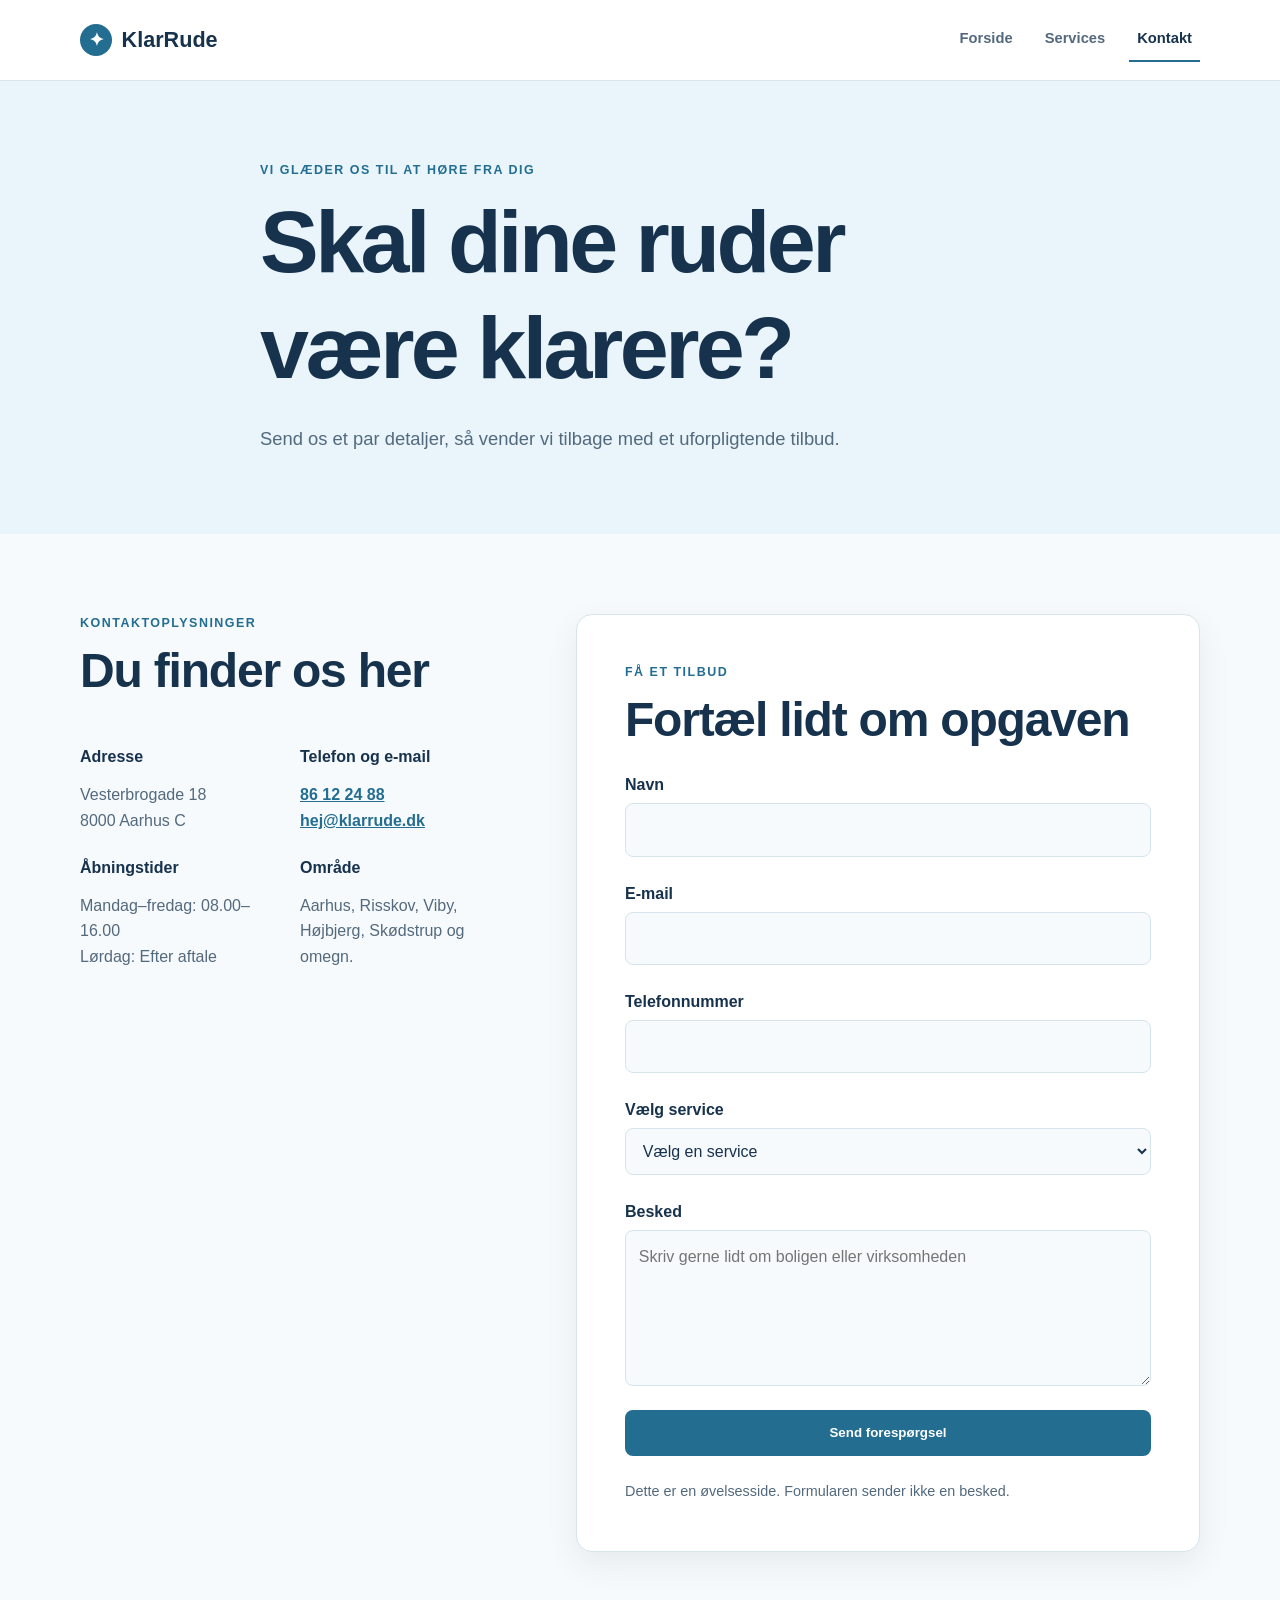
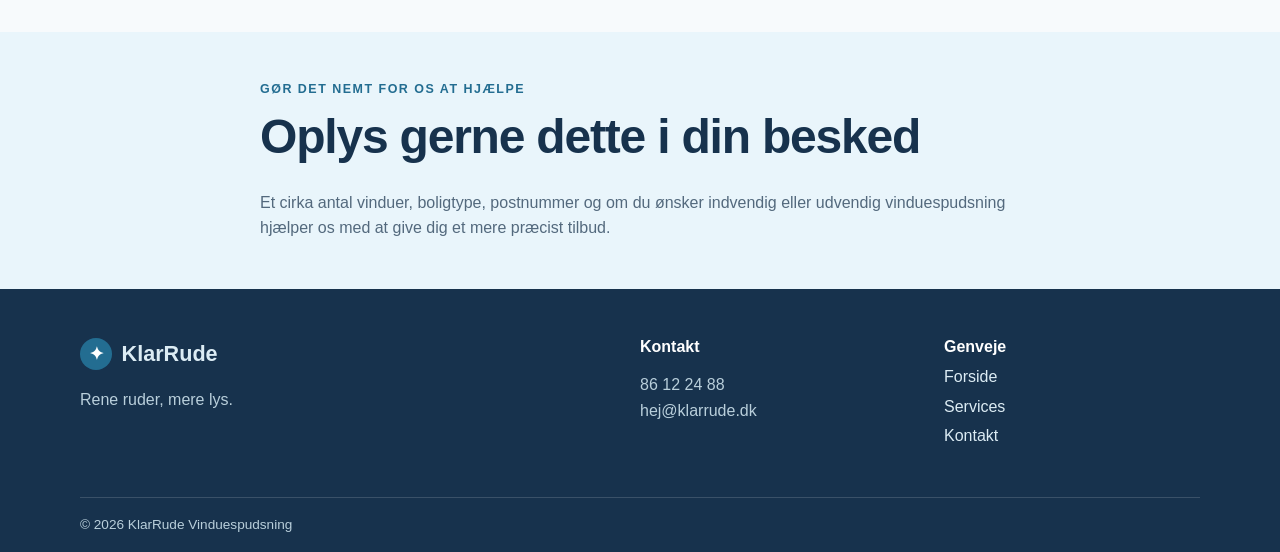
==== contact.html @ 6e67b3b5 "Nyt website til vinduespudser" ====
<!DOCTYPE html>
<html lang="da">
    <head>
        <meta charset="UTF-8">
        <meta name="viewport" content="width=device-width, initial-scale=1.0">
        <meta name="description" content="Kontakt KlarRude Vinduespudsning for et uforpligtende tilbud i Aarhus og omegn.">
        <title>Kontakt | KlarRude Vinduespudsning</title>
        <link rel="stylesheet" href="css/styles.css">
    </head>
    <body>
        <!-- Header og hovednavigation -->
        <header class="site-header">
            <div class="container header-content">
                <a class="brand" href="index.html" aria-label="KlarRude Vinduespudsning - forside">
                    <span class="brand-mark" aria-hidden="true">✦</span>
                    <span>KlarRude</span>
                </a>
                <nav class="main-navigation" aria-label="Hovednavigation">
                    <ul>
                        <li>
                            <a href="index.html">
                                Forside
                            </a>
                        </li>
                        <li>
                            <a href="services.html">
                                Services
                            </a>
                        </li>
                        <li>
                            <a class="active-link" href="contact.html" aria-current="page">
                                Kontakt
                            </a>
                        </li>
                    </ul>
                </nav>
            </div>
        </header>
        <main>
            <!-- Sideintro -->
            <section class="page-hero">
                <div class="container narrow-content">
                    <p class="eyebrow">
                        Vi glæder os til at høre fra dig
                    </p>
                    <h1>Skal dine ruder være klarere?</h1>
                    <p>
                        Send os et par detaljer, så vender vi tilbage med et uforpligtende tilbud.
                    </p>
                </div>
            </section>
            <!-- Kontaktoplysninger og kontaktformular -->
            <section class="section-spacing">
                <div class="container contact-layout">
                    <div class="contact-details">
                        <p class="eyebrow">
                            Kontaktoplysninger
                        </p>
                        <h2>Du finder os her</h2>
                        <div class="contact-item">
                            <h3>Adresse</h3>
                            <p>
                                Vesterbrogade 18
                                <br>
                                8000 Aarhus C
                            </p>
                        </div>
                        <div class="contact-item">
                            <h3>Telefon og e-mail</h3>
                            <p>
                                <a href="tel:+4586122488">
                                    86 12 24 88
                                </a>
                                <br>
                                <a href="mailto:hej@klarrude.dk">
                                    hej@klarrude.dk
                                </a>
                            </p>
                        </div>
                        <div class="contact-item">
                            <h3>Åbningstider</h3>
                            <p>
                                Mandag–fredag: 08.00–16.00
                                <br>
                                Lørdag: Efter aftale
                            </p>
                        </div>
                        <div class="contact-item">
                            <h3>Område</h3>
                            <p>
                                Aarhus, Risskov, Viby, Højbjerg, Skødstrup og omegn.
                            </p>
                        </div>
                    </div>
                    <div class="form-wrapper">
                        <p class="eyebrow">
                            Få et tilbud
                        </p>
                        <h2>Fortæl lidt om opgaven</h2>
                        <form class="contact-form" aria-describedby="form-note">
                            <div class="form-field">
                                <label for="name">Navn</label>
                                <input type="text" id="name" name="name" autocomplete="name" required>
                            </div>
                            <div class="form-field">
                                <label for="email">E-mail</label>
                                <input type="email" id="email" name="email" autocomplete="email" required>
                            </div>
                            <div class="form-field">
                                <label for="phone">Telefonnummer</label>
                                <input type="tel" id="phone" name="phone" autocomplete="tel">
                            </div>
                            <div class="form-field">
                                <label for="service">Vælg service</label>
                                <select id="service" name="service" required>
                                    <option value="">Vælg en service</option>
                                    <option value="privat">Privat vinduespudsning</option>
                                    <option value="erhverv">Erhvervsvinduespudsning</option>
                                    <option value="abonnement">Fast abonnementsordning</option>
                                </select>
                            </div>
                            <div class="form-field">
                                <label for="message">Besked</label>
                                <textarea id="message" name="message" rows="5" placeholder="Skriv gerne lidt om boligen eller virksomheden"></textarea>
                            </div>
                            <button class="button button-primary" type="button">
                                Send forespørgsel
                            </button>
                            <p class="form-note" id="form-note">
                                Dette er en øvelsesside. Formularen sender ikke en besked.
                            </p>
                        </form>
                    </div>
                </div>
            </section>
            <!-- Information om tilbud -->
            <section class="info-section section-light">
                <div class="container narrow-content">
                    <p class="eyebrow">
                        Gør det nemt for os at hjælpe
                    </p>
                    <h2>Oplys gerne dette i din besked</h2>
                    <p>
                        Et cirka antal vinduer, boligtype, postnummer og om du ønsker indvendig eller udvendig vinduespudsning hjælper os med at give dig et mere præcist tilbud.
                    </p>
                </div>
            </section>
        </main>
        <!-- Footer -->
        <footer class="site-footer">
            <div class="container footer-grid">
                <div>
                    <a class="brand brand-light" href="index.html">
                        <span class="brand-mark" aria-hidden="true">✦</span>
                        <span>KlarRude</span>
                    </a>
                    <p>
                        Rene ruder, mere lys.
                    </p>
                </div>
                <div>
                    <h2>Kontakt</h2>
                    <p>
                        <a href="tel:+4586122488">
                            86 12 24 88
                        </a>
                        <br>
                        <a href="mailto:hej@klarrude.dk">
                            hej@klarrude.dk
                        </a>
                    </p>
                </div>
                <div>
                    <h2>Genveje</h2>
                    <nav aria-label="Footer-navigation">
                        <a href="index.html">
                            Forside
                        </a>
                        <a href="services.html">
                            Services
                        </a>
                        <a href="contact.html">
                            Kontakt
                        </a>
                    </nav>
                </div>
            </div>
            <div class="container footer-bottom">
                <p>
                    &copy; 2026 KlarRude Vinduespudsning
                </p>
            </div>
        </footer>
    </body>
</html>
---- css/styles.css ----
/* Farver og fælles mål */
:root {
    --white: #fff;
    --bg: #f7fafc;
    --light: #e9f5fb;
    --blue: #236d91;
    --dark: #17324d;
    --muted: #53697d;
    --border: #d6e4ec;
    --xs: .5rem;
    --sm: 1rem;
    --md: 1.5rem;
    --lg: 3rem;
    --xl: 5rem;
    --radius: .5rem;
    --large: 1rem;
    --shadow: 0 .75rem 2rem rgba(23,50,77,.08);
}


/* Grundlæggende styling */
* {
    box-sizing: border-box;
}

html {
    scroll-behavior: smooth;
}

body {
    margin: 0;
    color: var(--dark);
    background: var(--bg);
    font-family: Arial,Helvetica,sans-serif;
    line-height: 1.6;
}

img {
    display: block;
    max-width: 100%;
    height: auto;
}

a {
    color: inherit;
}

a:focus-visible,
button:focus-visible,
input:focus-visible,
select:focus-visible,
textarea:focus-visible {
    outline: 3px solid #9a4b00;
    outline-offset: 3px;
}

.container {
    width: min(1120px,calc(100% - 2rem));
    margin: auto;
}

.section-spacing {
    padding: var(--xl) 0;
}

.section-light {
    background: var(--light);
}

.eyebrow {
    margin: 0 0 var(--xs);
    color: var(--blue);
    font-size: .78rem;
    font-weight: 700;
    letter-spacing: .12em;
    text-transform: uppercase;
}

h1,h2,h3 {
    margin-top: 0;
    line-height: 1.2;
    overflow-wrap: anywhere;
}

h1 {
    margin-bottom: var(--md);
    font-size: clamp(2.5rem,9vw,5.5rem);
    letter-spacing: -.04em;
}

h2 {
    margin-bottom: var(--md);
    font-size: clamp(1.8rem,4vw,3rem);
    letter-spacing: -.025em;
}

h3 {
    margin-bottom: var(--xs);
    font-size: 1.2rem;
}


/* Header og navigation */
.site-header {
    background: var(--white);
    border-bottom: 1px solid var(--border);
}

.header-content {
    display: flex;
    flex-direction: column;
    align-items: flex-start;
    justify-content: space-between;
    min-height: 5rem;
    gap: var(--sm);
    padding: var(--sm) 0;
}

.brand {
    display: inline-flex;
    align-items: center;
    gap: .6rem;
    color: var(--dark);
    font-size: 1.35rem;
    font-weight: 800;
    text-decoration: none;
}

.brand-mark {
    display: grid;
    width: 2rem;
    height: 2rem;
    place-items: center;
    color: var(--white);
    background: var(--blue);
    border-radius: 50%;
    font-size: 1.1rem;
}

.main-navigation ul {
    display: flex;
    flex-wrap: wrap;
    gap: .35rem;
    margin: 0;
    padding: 0;
    list-style: none;
}

.main-navigation a {
    display: block;
    padding: .6rem .5rem;
    color: var(--muted);
    font-size: .92rem;
    font-weight: 700;
    text-decoration: none;
    border-bottom: 2px solid transparent;
}

.main-navigation a:hover,.main-navigation .active-link {
    color: var(--dark);
    border-color: var(--blue);
}


/* Forside */
.hero-section {
    padding: var(--lg) 0;
    background: linear-gradient(135deg,var(--light),var(--white));
}

.hero-content {
    display: grid;
    align-items: center;
    gap: var(--lg);
}

.hero-intro {
    max-width: 35rem;
    margin-bottom: var(--md);
    color: var(--muted);
    font-size: 1.1rem;
}

.hero-image {
    width: 100%;
    border-radius: var(--large);
    box-shadow: var(--shadow);
}

.button {
    display: inline-block;
    padding: .85rem 1.35rem;
    border: 2px solid transparent;
    border-radius: var(--radius);
    font-weight: 700;
    text-decoration: none;
    cursor: pointer;
    transition: transform .18s ease,background-color .18s ease;
}

.button:hover {
    transform: translateY(-2px);
}

.button-primary {
    color: var(--white);
    background: var(--blue);
}

.button-primary:hover {
    background: var(--dark);
}

.split-layout {
    display: grid;
    gap: var(--md);
}

.split-layout>p {
    max-width: 42rem;
    margin-bottom: 0;
    color: var(--muted);
    font-size: 1.08rem;
}

.section-heading {
    max-width: 44rem;
    margin-bottom: var(--lg);
}

.heading-with-link {
    display: flex;
    flex-direction: column;
    align-items: flex-start;
    justify-content: space-between;
    gap: var(--md);
    max-width: none;
}

.text-link {
    color: var(--blue);
    font-weight: 700;
    text-decoration: none;
}

.text-link:hover {
    color: var(--dark);
    text-decoration: underline;
}


/* Fordele og servicekort */
.benefits-grid,.service-grid {
    display: grid;
    gap: var(--md);
}

.benefit-card {
    padding: var(--md);
    background: var(--white);
    border: 1px solid var(--border);
    border-radius: var(--radius);
}

.benefit-card p,.service-card p {
    margin-bottom: 0;
    color: var(--muted);
}

.benefit-number {
    display: block;
    margin-bottom: var(--md);
    color: var(--blue);
    font-weight: 800;
}

.service-card {
    overflow: hidden;
    background: var(--white);
    border: 1px solid var(--border);
    border-radius: var(--large);
    box-shadow: var(--shadow);
}

.service-card img {
    width: 100%;
}

.card-content {
    padding: var(--md);
}

.card-content .text-link {
    display: inline-block;
    margin-top: var(--md);
}


/* Intro på undersider */
.page-hero {
    padding: var(--xl) 0;
    background: var(--light);
}

.narrow-content {
    max-width: 760px;
}

.page-hero p:last-child {
    margin-bottom: 0;
    color: var(--muted);
    font-size: 1.15rem;
}


/* Servicesiden */
.service-list {
    display: grid;
    gap: var(--lg);
}

.service-detail {
    display: grid;
    overflow: hidden;
    background: var(--white);
    border: 1px solid var(--border);
    border-radius: var(--large);
    box-shadow: var(--shadow);
}

.service-detail img {
    width: 100%;
    height: 100%;
    object-fit: cover;
}

.service-detail-content {
    padding: var(--lg);
}

.service-detail-content>p:not(.eyebrow) {
    color: var(--muted);
}

.check-list {
    margin: var(--md) 0 0;
    padding: 0;
    list-style: none;
}

.check-list li {
    margin-bottom: var(--xs);
    padding-left: 1.6rem;
}

.check-list li:before {
    content: "✓";
    display: inline-block;
    width: 1.6rem;
    margin-left: -1.6rem;
    color: var(--blue);
    font-weight: 700;
}

.cta-section {
    padding: var(--lg) 0;
    color: var(--white);
    background: var(--dark);
}

.cta-content {
    display: flex;
    flex-direction: column;
    align-items: flex-start;
    justify-content: space-between;
    gap: var(--md);
}

.cta-content h2 {
    margin-bottom: 0;
}

.cta-content .eyebrow {
    color: #9ed8ee;
}


/* Kontakt og formular */
.contact-layout {
    display: grid;
    gap: var(--xl);
}

.contact-details {
    display: block;
    align-content: start;
    grid-template-columns: 1fr 1fr;
    column-gap: var(--md);
}

.contact-details>.eyebrow,.contact-details>h2 {
    grid-column: 1/-1;
}

.contact-item {
    margin-top: var(--md);
}

.contact-item h3 {
    font-size: 1rem;
}

.contact-item p {
    margin-bottom: 0;
    color: var(--muted);
}

.contact-item a {
    color: var(--blue);
    font-weight: 700;
}

.form-wrapper {
    min-width: 0;
    padding: var(--md);
    background: var(--white);
    border: 1px solid var(--border);
    border-radius: var(--large);
    box-shadow: var(--shadow);
}

.contact-form {
    display: grid;
    gap: var(--md);
}

.form-field {
    min-width: 0;
    display: grid;
    gap: .35rem;
}

.form-field label {
    font-weight: 700;
}

.form-field input,.form-field select,.form-field textarea {
    min-width: 0;
    width: 100%;
    padding: .8rem;
    color: var(--dark);
    background: var(--bg);
    border: 1px solid var(--border);
    border-radius: var(--radius);
    font: inherit;
}

.form-field textarea {
    resize: vertical;
}

.info-section {
    padding: var(--lg) 0;
}

.info-section p:last-child {
    margin-bottom: 0;
    color: var(--muted);
}


/* Footer */
.site-footer {
    padding-top: var(--lg);
    color: #dcecf4;
    background: var(--dark);
}

.brand-light {
    color: var(--white);
}

.site-footer p {
    color: #b9cfdb;
}

.site-footer h2 {
    margin-bottom: var(--xs);
    color: var(--white);
    font-size: 1rem;
    letter-spacing: 0;
}

.site-footer a {
    color: inherit;
    text-decoration: none;
}

.site-footer a:hover {
    color: var(--white);
    text-decoration: underline;
}

.footer-grid {
    display: grid;
    gap: var(--lg);
    padding-bottom: var(--lg);
}

.footer-grid nav {
    display: grid;
    gap: .25rem;
}

.footer-bottom {
    padding: var(--sm) 0;
    border-top: 1px solid rgba(255,255,255,.15);
}

.footer-bottom p {
    margin: 0;
    font-size: .85rem;
}

.form-note {
    margin: 0;
    color: var(--muted);
    font-size: .9rem;
}


/* Tablet og større skærme */
@media (min-width:600px) {
    .container {
        width: min(1120px,calc(100% - 4rem));
    }

    .header-content {
        flex-direction: row;
        align-items: center;
        gap: var(--md);
        padding: 0;
    }

    .main-navigation ul {
        gap: var(--sm);
    }

    .hero-section {
        padding: var(--xl) 0;
    }

    .heading-with-link {
        flex-direction: row;
        align-items: flex-end;
    }

    .cta-content {
        flex-direction: row;
        align-items: center;
    }

    .contact-details {
        display: grid;
    }

    .benefits-grid {
        grid-template-columns: repeat(3,minmax(0,1fr));
    }

    .form-wrapper {
        padding: var(--lg);
    }

    .footer-grid {
        grid-template-columns: 2fr 1fr 1fr;
    }

}


/* Større skærme */
@media (min-width:800px) {
    .hero-content {
        grid-template-columns: .9fr 1.1fr;
    }

    .split-layout {
        grid-template-columns: .8fr 1.2fr;
    }

    .service-grid {
        grid-template-columns: repeat(3,minmax(0,1fr));
    }

    .service-detail {
        grid-template-columns: .9fr 1.1fr;
    }

    .service-detail:nth-child(even) img {
        order: 2;
    }

    .contact-layout {
        grid-template-columns: minmax(0,.8fr) minmax(0,1.2fr);
        align-items: start;
    }

}
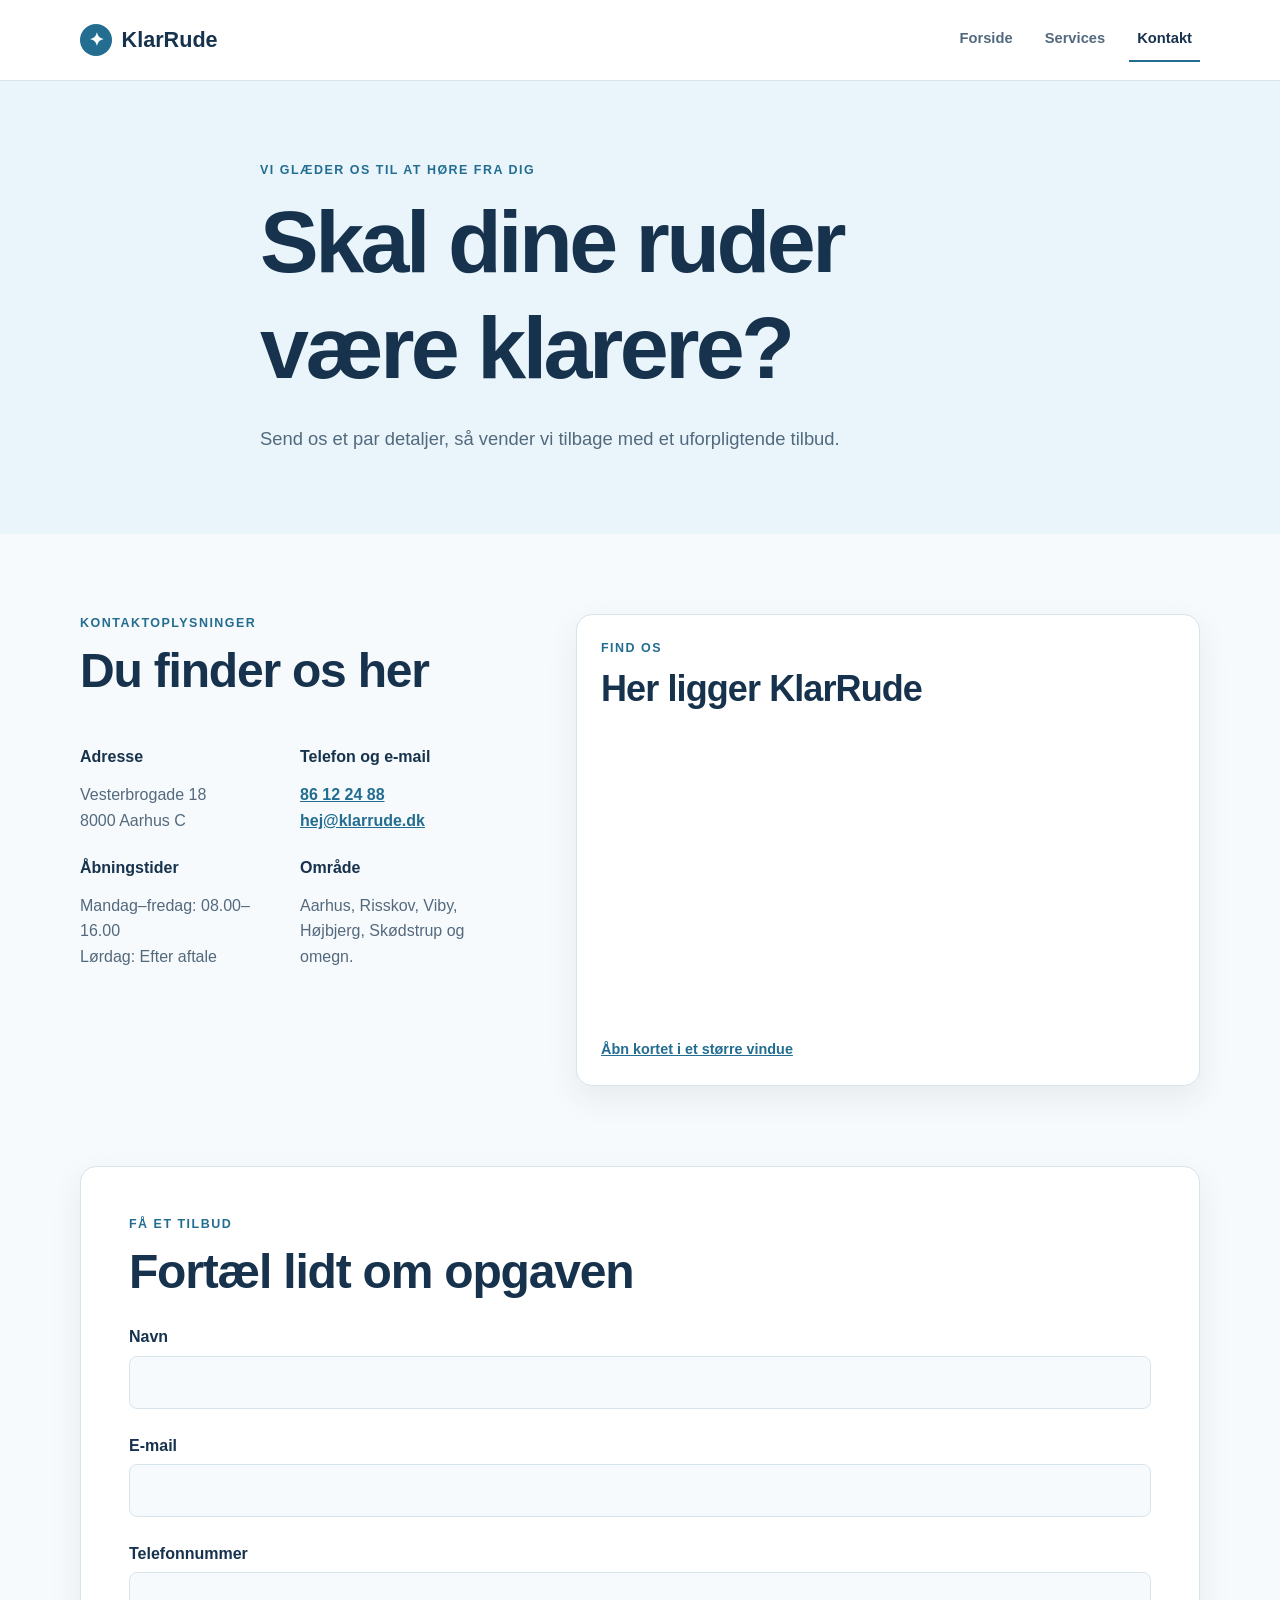
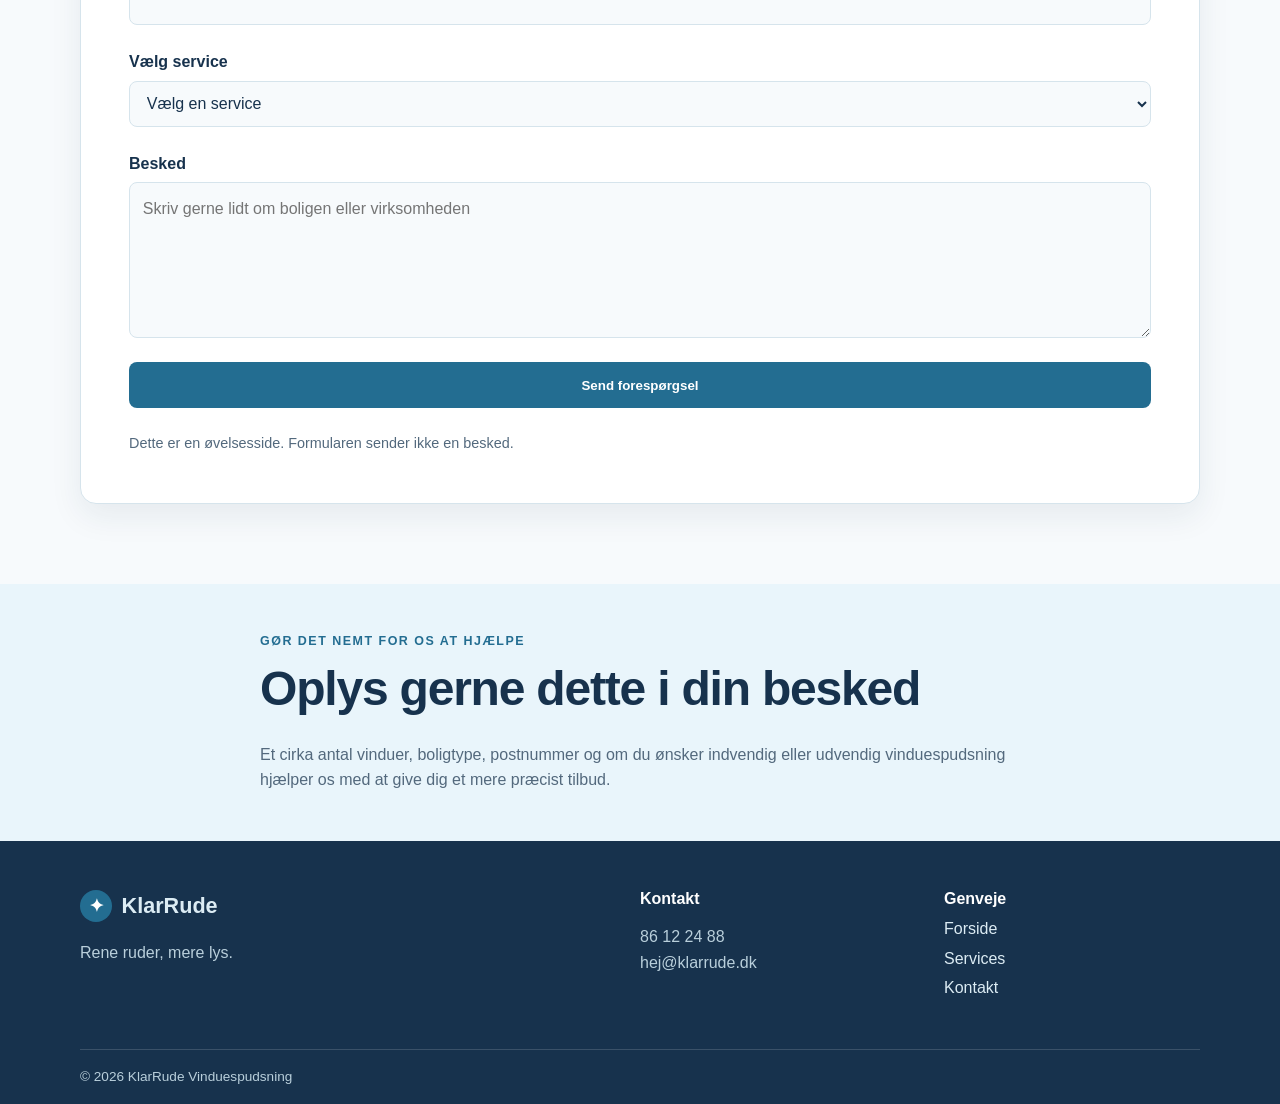
==== commit 12add527: "Tilføjet kort på kontaktsiden" ====
--- a/contact.html
+++ b/contact.html
@@ -92,6 +92,20 @@
                             </p>
                         </div>
                     </div>
+                    <!-- Kort over butikkens placering -->
+                    <div class="map-card">
+                        <div class="map-heading">
+                            <p class="eyebrow">Find os</p>
+                            <h2>Her ligger KlarRude</h2>
+                        </div>
+                        <iframe
+                            class="location-map"
+                            src="https://www.openstreetmap.org/export/embed.html?bbox=10.190%2C56.153%2C10.215%2C56.165&amp;layer=mapnik&amp;marker=56.159%2C10.203"
+                            title="Kort over KlarRudes placering i Aarhus"
+                            loading="lazy">
+                        </iframe>
+                        <p class="map-link"><a href="https://www.openstreetmap.org/?mlat=56.159&amp;mlon=10.203#map=15/56.159/10.203" target="_blank" rel="noopener">Åbn kortet i et større vindue</a></p>
+                    </div>
                     <div class="form-wrapper">
                         <p class="eyebrow">
                             Få et tilbud
--- a/css/styles.css
+++ b/css/styles.css
@@ -420,6 +420,38 @@
     font-weight: 700;
 }
 
+.map-card {
+    min-width: 0;
+    padding: var(--md);
+    background: var(--white);
+    border: 1px solid var(--border);
+    border-radius: var(--large);
+    box-shadow: var(--shadow);
+}
+
+.map-heading h2 {
+    margin-bottom: var(--md);
+    font-size: clamp(1.5rem, 4vw, 2.25rem);
+}
+
+.location-map {
+    display: block;
+    width: 100%;
+    min-height: 18rem;
+    border: 0;
+    border-radius: var(--radius);
+}
+
+.map-link {
+    margin: var(--sm) 0 0;
+    font-size: .9rem;
+}
+
+.map-link a {
+    color: var(--blue);
+    font-weight: 700;
+}
+
 .form-wrapper {
     min-width: 0;
     padding: var(--md);
@@ -606,4 +638,8 @@
         align-items: start;
     }
 
-}
+    .contact-layout .form-wrapper {
+        grid-column: 1 / -1;
+    }
+
+}
